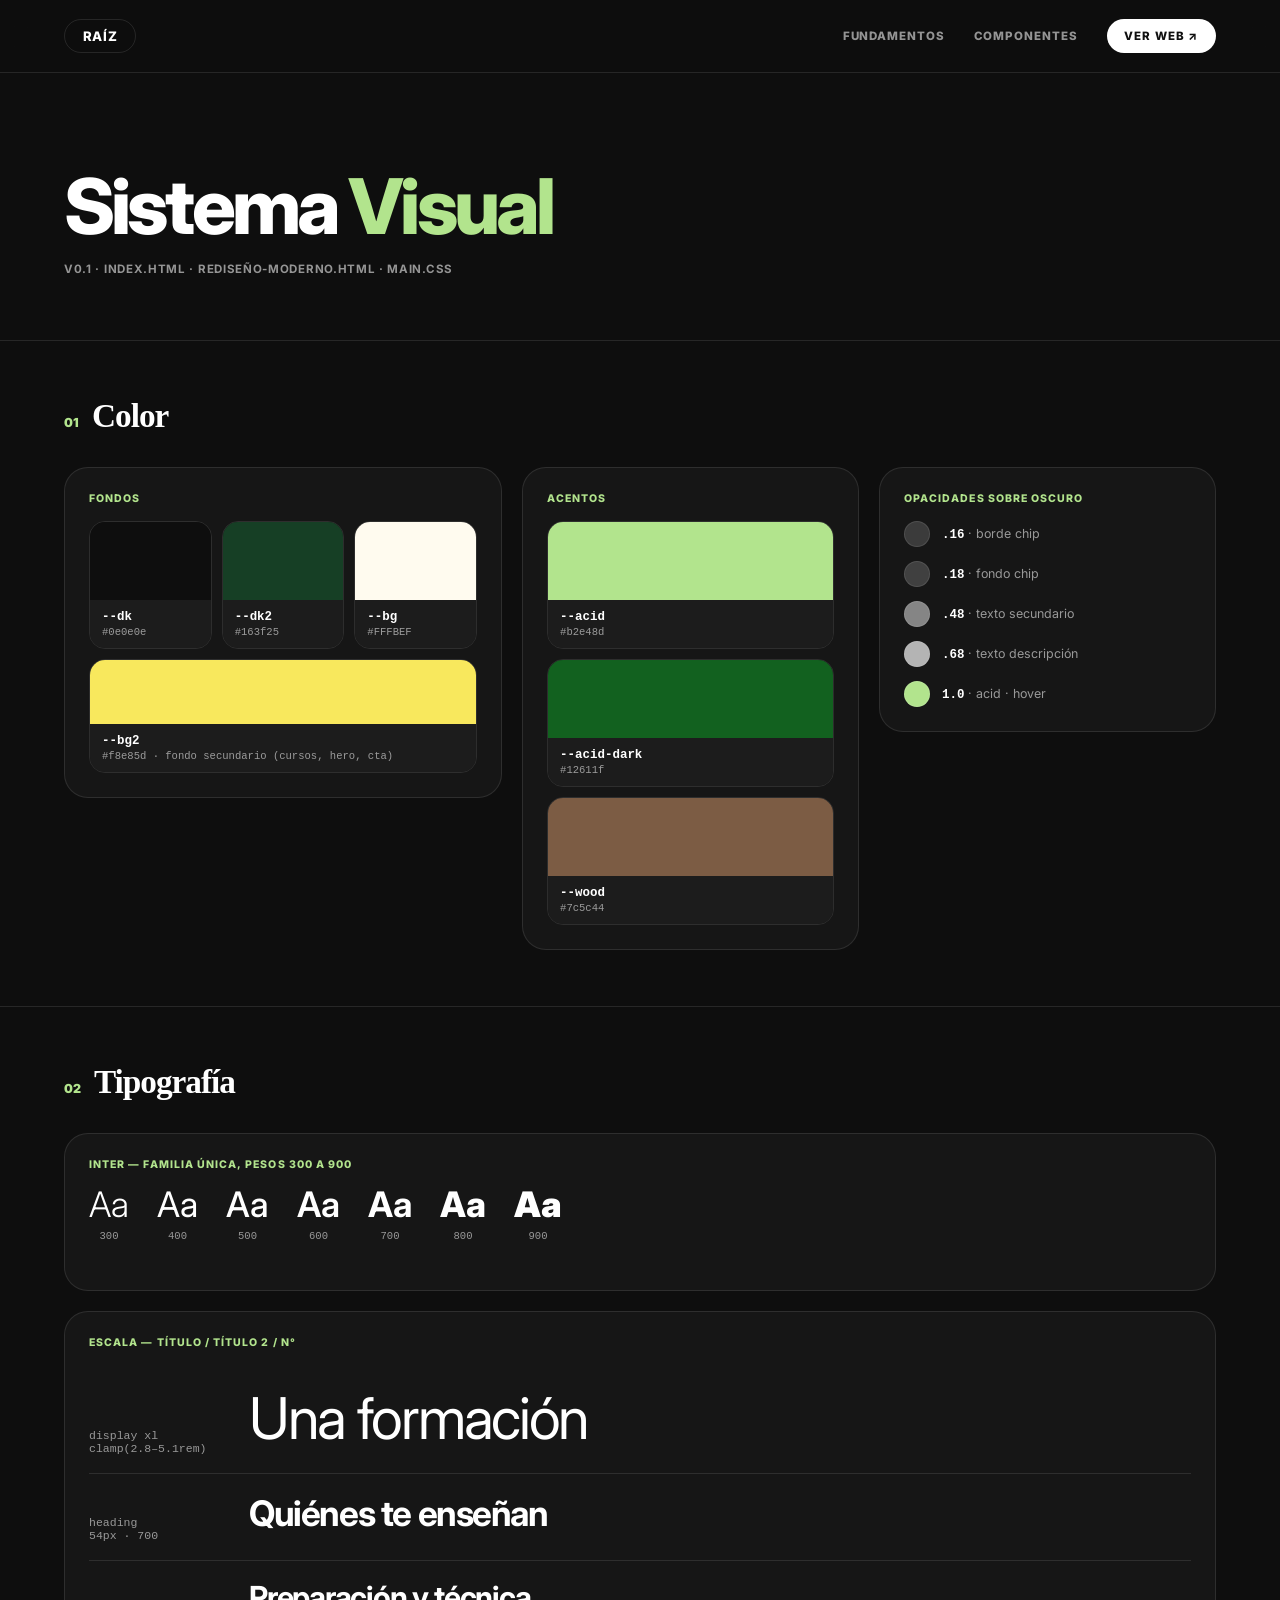
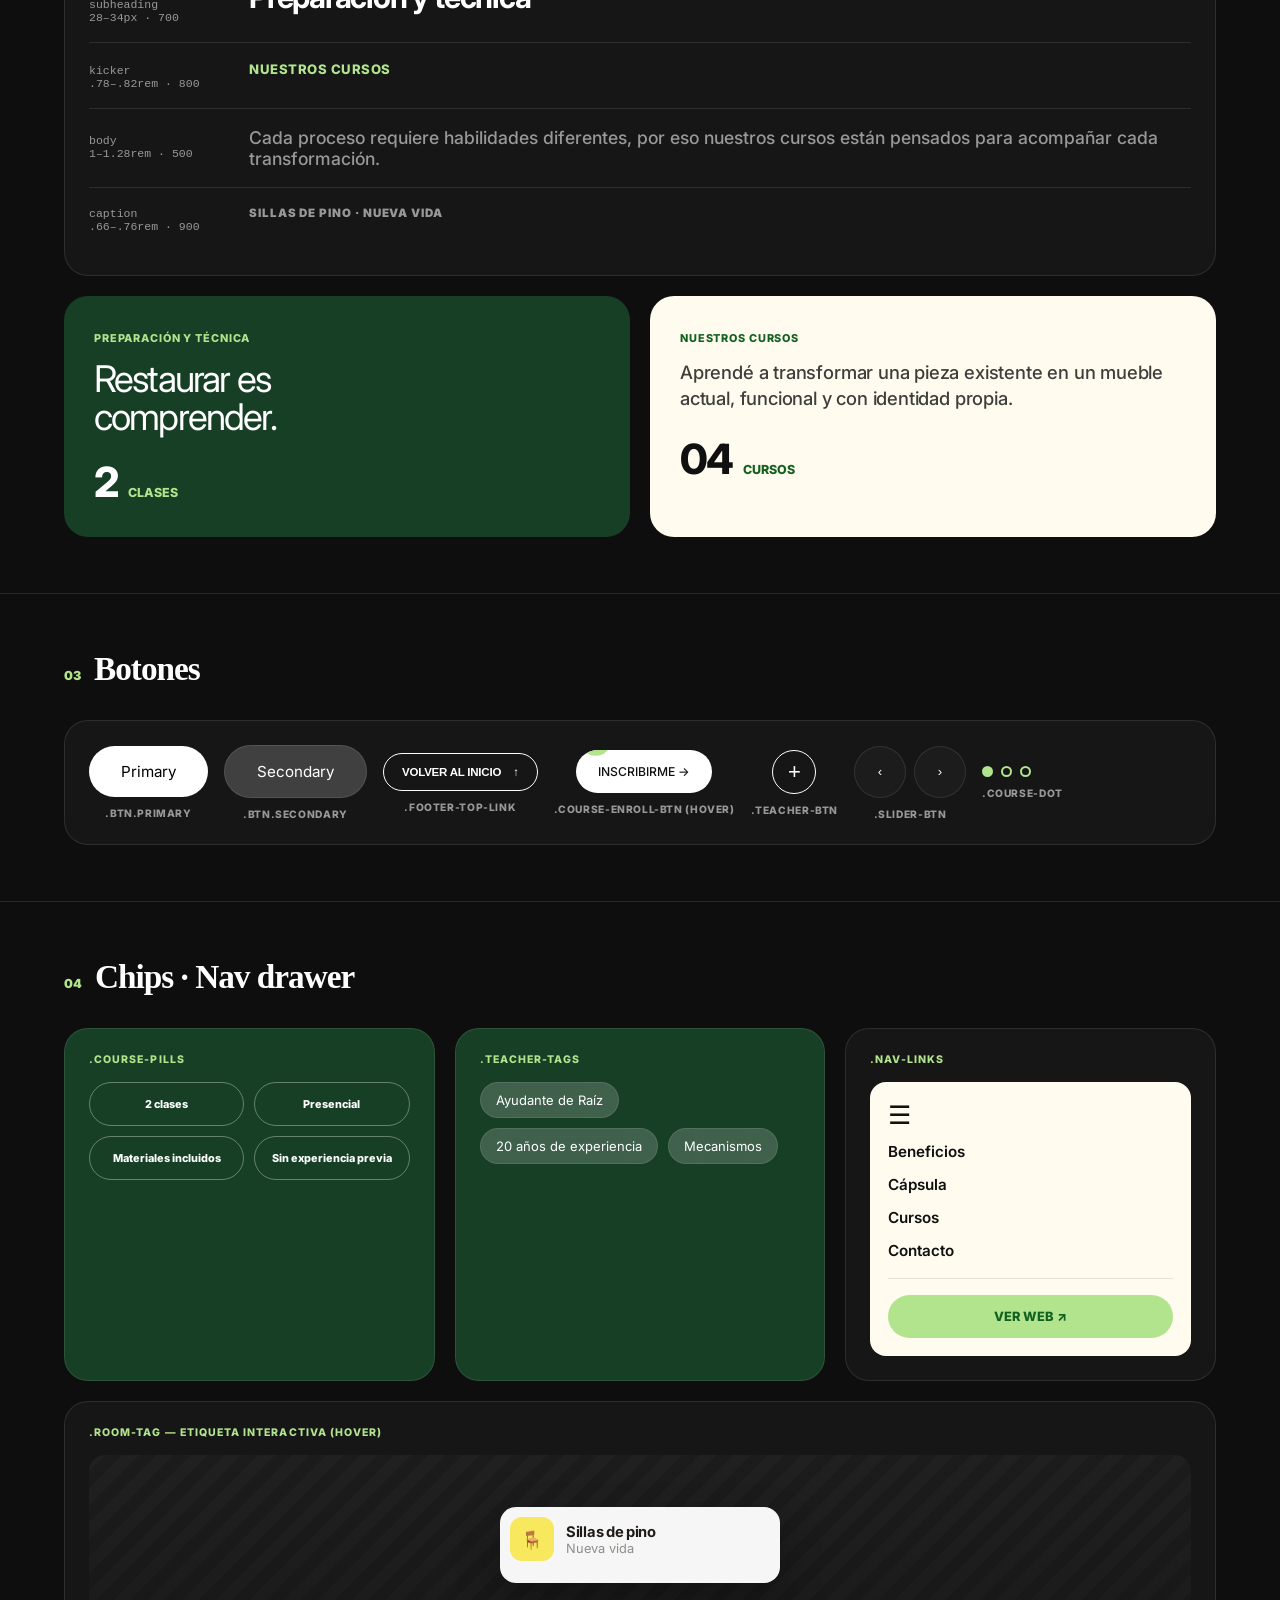
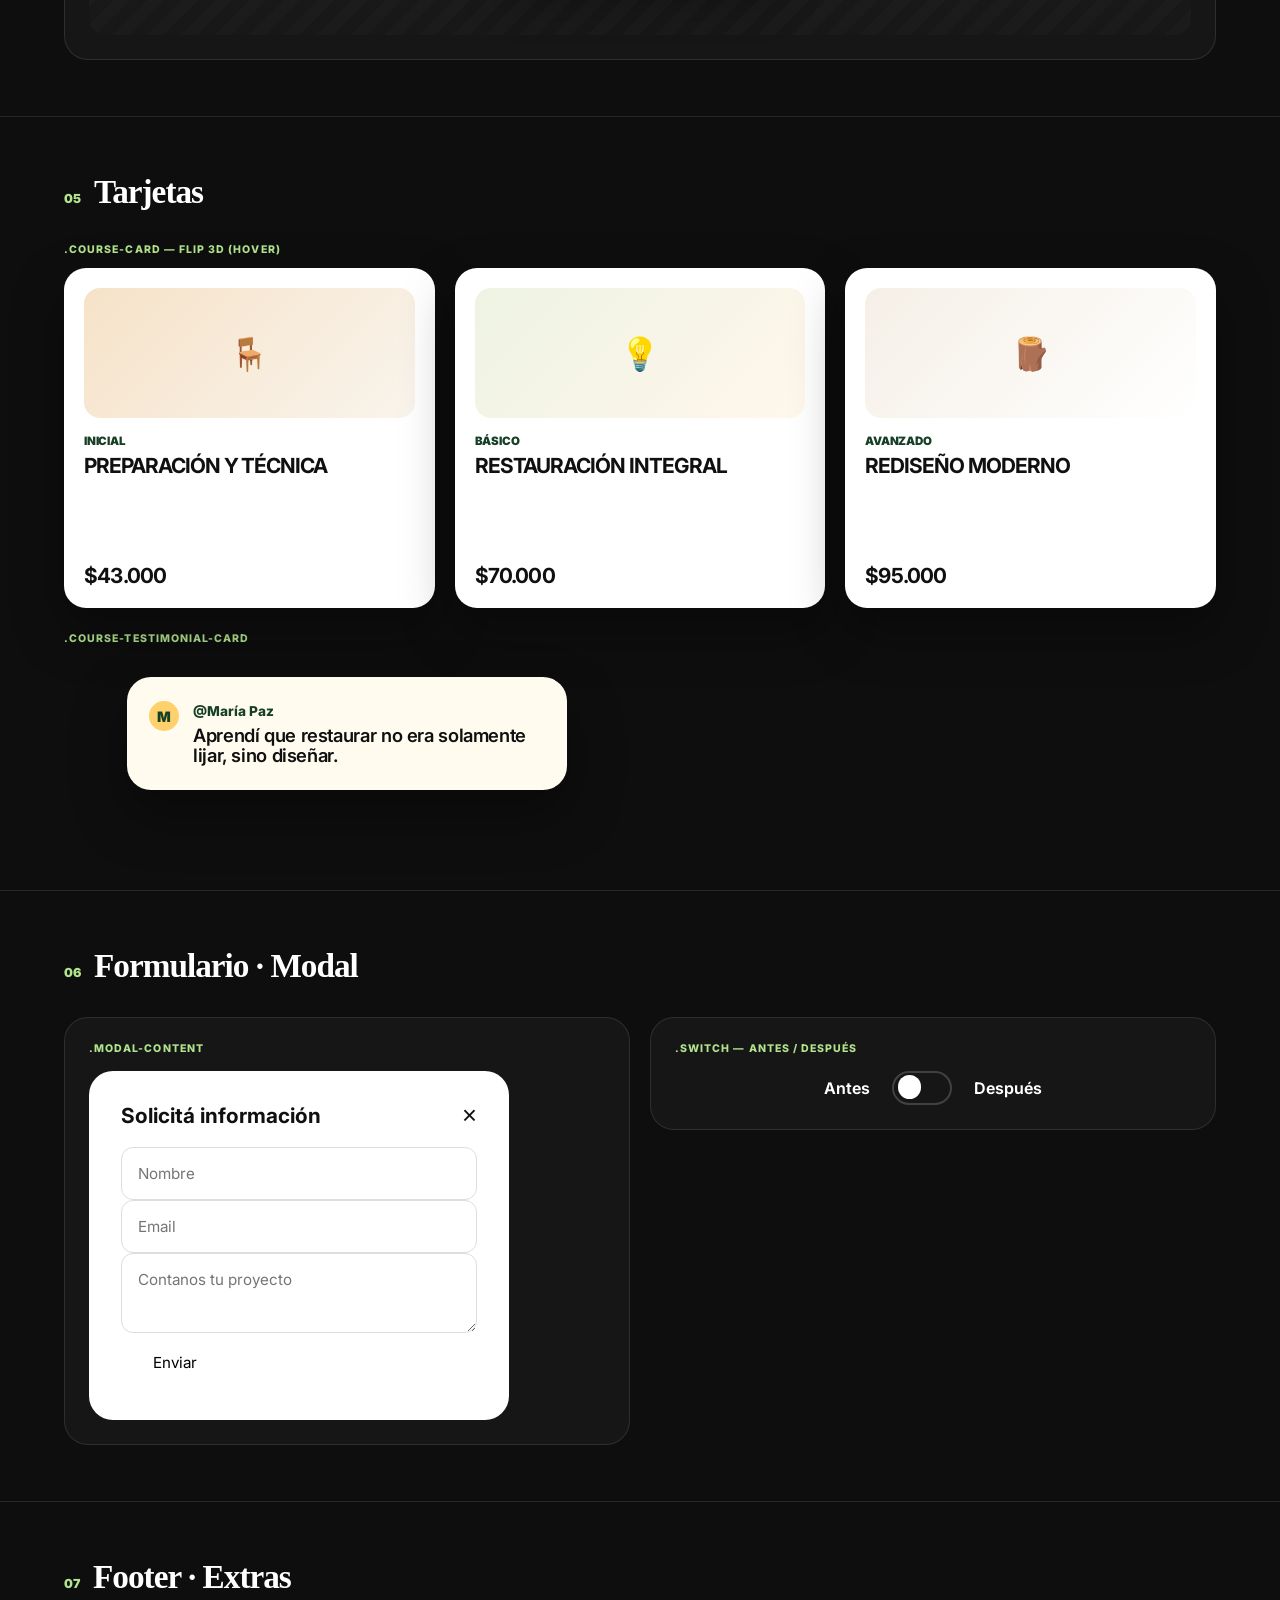
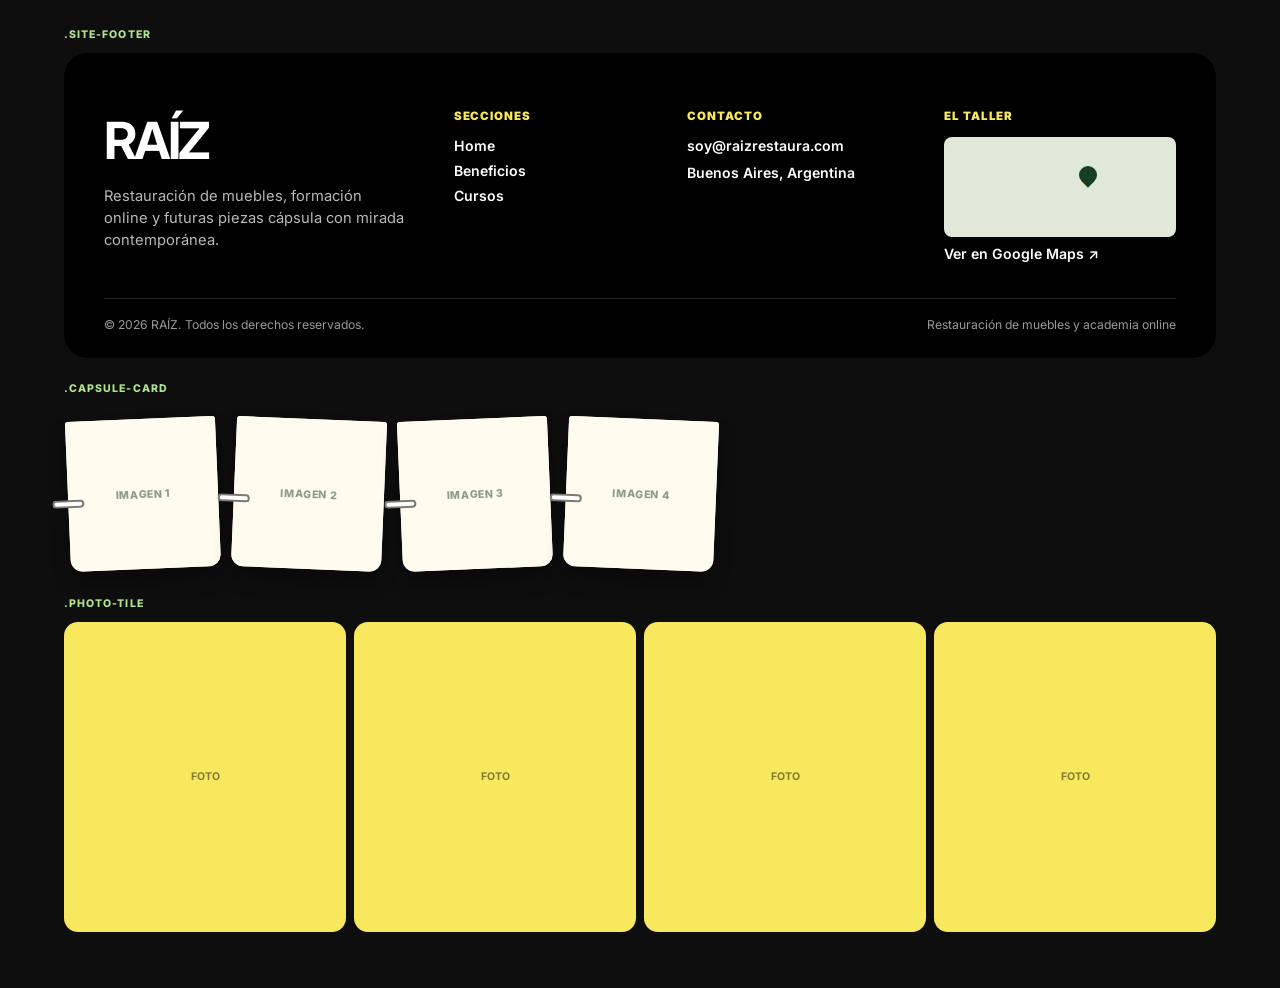
==== bibliotecaui.html @ 7e01f2f5 "Subida de archivos 1" ====
<!DOCTYPE html>
<html lang="es">
<head>
<meta charset="UTF-8">
<meta name="viewport" content="width=device-width, initial-scale=1.0">
<title>Sistema Visual | RAÍZ</title>

<link rel="preconnect" href="https://fonts.googleapis.com">
<link href="https://fonts.googleapis.com/css2?family=Inter:wght@300;400;500;600;700;800;900&display=swap" rel="stylesheet">

<style>
/* ========================================================
   SISTEMA VISUAL — RAÍZ
   Tokens y componentes extraídos de index.html y rediseño-moderno.html
   ======================================================== */

:root{
    /* fondos reales del sitio */
    --dk:#0e0e0e;
    --dk2:#163f25;
    --bg:#FFFBEF;
    --bg2:#f8e85d;
    --sr:#9b8d82;

    /* acentos reales del sitio */
    --acid:#b2e48d;
    --acid-dark:#12611F;
    --wood:#7c5c44;

    --white:#ffffff;
    --black:#101010;

    /* superficie de esta página (documentación, tema oscuro) */
    --panel:#161616;
    --panel-2:#1c1c1c;
    --border:rgba(255,255,255,.1);
    --text-muted:rgba(255,255,255,.56);

    --radius-lg:24px;
    --radius-md:16px;
    --radius-sm:10px;
}

*{margin:0;padding:0;box-sizing:border-box;}

html{scroll-behavior:smooth;}

body{
    font-family:'Inter',sans-serif;
    background:var(--dk);
    color:var(--white);
    -webkit-font-smoothing:antialiased;
}

.container{
    width:min(1200px,90%);
    margin:auto;
}

img{max-width:100%;display:block;}

a{text-decoration:none;color:inherit;}

/* ========================================================
   HEADER
   ======================================================== */

.ui-header{
    position:sticky;
    top:0;
    z-index:100;
    background:rgba(14,14,14,.72);
    backdrop-filter:blur(16px);
    border-bottom:1px solid var(--border);
}

.ui-header-inner{
    height:72px;
    display:flex;
    align-items:center;
    justify-content:space-between;
}

.ui-logo{
    padding:.5rem 1.1rem;
    border:1px solid var(--border);
    border-radius:999px;
    font-weight:800;
    font-size:.82rem;
    letter-spacing:.06em;
}

.ui-nav{
    display:flex;
    align-items:center;
    gap:1.8rem;
}

.ui-nav a{
    font-size:.72rem;
    font-weight:800;
    letter-spacing:.08em;
    text-transform:uppercase;
    color:var(--text-muted);
    transition:color .25s ease;
}

.ui-nav a:hover{
    color:var(--white);
}

.ui-nav-cta{
    padding:.65rem 1.1rem !important;
    border-radius:999px;
    background:var(--white);
    color:var(--black) !important;
    display:inline-flex;
    align-items:center;
    gap:.4rem;
}

/* ========================================================
   TITULO / INTRO
   ======================================================== */

.ui-hero{
    padding:96px 0 64px;
}

.ui-title{
    font-size:clamp(2.6rem, 6vw, 5rem);
    font-weight:800;
    letter-spacing:-.05em;
    line-height:1;
}

.ui-title span{
    color:var(--acid);
}

.ui-meta{
    margin-top:16px;
    font-size:.72rem;
    font-weight:700;
    letter-spacing:.06em;
    text-transform:uppercase;
    color:var(--text-muted);
}

/* ========================================================
   SECCIONES / BLOQUES REUTILIZABLES
   ======================================================== */

.ui-section{
    padding:56px 0;
    border-top:1px solid var(--border);
}

.ui-section .container > .ui-section-head{
    margin-bottom:32px;
}

.ui-section-head{
    display:flex;
    align-items:baseline;
    gap:12px;
}

.ui-section-num{
    color:var(--acid);
    font-size:.78rem;
    font-weight:900;
    letter-spacing:.04em;
}

.ui-section-head h2{
    font-size:clamp(1.5rem, 2.6vw, 2.1rem);
    font-weight:800;
    letter-spacing:-.03em;
    font-family:Georgia, 'Times New Roman', serif;
}

.ui-panel{
    background:var(--panel);
    border:1px solid var(--border);
    border-radius:var(--radius-lg);
    padding:24px;
}

.ui-panel-label{
    font-size:.66rem;
    font-weight:800;
    letter-spacing:.1em;
    text-transform:uppercase;
    color:var(--acid);
    margin-bottom:16px;
}

/* ========================================================
   01 · COLOR
   ======================================================== */

.ui-color-grid{
    display:grid;
    grid-template-columns:1.3fr 1fr 1fr;
    gap:20px;
    align-items:start;
}

.ui-swatch-row{
    display:grid;
    grid-template-columns:repeat(3, 1fr);
    gap:10px;
}

.ui-swatch{
    border-radius:var(--radius-md);
    overflow:hidden;
    border:1px solid var(--border);
}

.ui-swatch-fill{
    height:78px;
}

.ui-swatch-tag{
    padding:10px 12px;
    background:var(--panel-2);
}

.ui-swatch-tag strong{
    display:block;
    font-size:.78rem;
    font-weight:800;
    font-family:'Courier New', monospace;
}

.ui-swatch-tag small{
    display:block;
    margin-top:2px;
    font-size:.66rem;
    color:var(--text-muted);
    font-family:'Courier New', monospace;
}

.ui-swatch-wide{
    margin-top:10px;
}

.ui-swatch-wide .ui-swatch-fill{
    height:64px;
}

.ui-opacity-list{
    display:flex;
    flex-direction:column;
    gap:14px;
}

.ui-opacity-row{
    display:flex;
    align-items:center;
    gap:12px;
}

.ui-opacity-dot{
    width:26px;
    height:26px;
    border-radius:50%;
    flex-shrink:0;
    border:1px solid var(--border);
    background:var(--white);
}

.ui-opacity-row span{
    font-size:.78rem;
    color:var(--text-muted);
}

.ui-opacity-row strong{
    color:var(--white);
    font-family:'Courier New', monospace;
    font-weight:700;
}

@media (max-width:900px){
    .ui-color-grid{grid-template-columns:1fr;}
}

/* ========================================================
   02 · TIPOGRAFÍA
   ======================================================== */

.ui-type-family{
    display:flex;
    flex-wrap:wrap;
    align-items:flex-end;
    gap:28px;
    margin-bottom:24px;
}

.ui-type-family .ui-weight{
    text-align:center;
}

.ui-weight span{
    display:block;
    font-size:2.2rem;
    line-height:1;
}

.ui-weight small{
    display:block;
    margin-top:8px;
    font-size:.66rem;
    color:var(--text-muted);
    font-family:'Courier New', monospace;
}

.ui-type-scale{
    display:flex;
    flex-direction:column;
    gap:0;
}

.ui-type-row{
    display:grid;
    grid-template-columns:140px 1fr;
    gap:20px;
    align-items:baseline;
    padding:18px 0;
    border-top:1px solid var(--border);
}

.ui-type-row:first-child{border-top:0;}

.ui-type-row small{
    font-family:'Courier New', monospace;
    color:var(--text-muted);
    font-size:.72rem;
}

.ui-type-row .sample{
    letter-spacing:-.04em;
    color:var(--white);
}

.ui-type-features{
    display:grid;
    grid-template-columns:1fr 1fr;
    gap:20px;
    margin-top:20px;
}

.ui-feature-card{
    border-radius:var(--radius-lg);
    padding:30px;
}

.ui-feature-card.dark{
    background:var(--dk2);
    color:var(--white);
}

.ui-feature-card.cream{
    background:var(--bg);
    color:var(--black);
}

.ui-feature-card .kicker{
    font-size:.68rem;
    font-weight:800;
    letter-spacing:.08em;
    text-transform:uppercase;
}

.ui-feature-card.dark .kicker{color:var(--acid);}
.ui-feature-card.cream .kicker{color:var(--acid-dark);}

.ui-feature-card h3{
    margin-top:14px;
    font-size:clamp(1.6rem, 3vw, 2.3rem);
    font-weight:400;
    line-height:1.02;
    letter-spacing:-.05em;
}

.ui-feature-card p{
    margin-top:16px;
    font-size:.95rem;
    line-height:1.4;
    opacity:.8;
}

.ui-feature-stat{
    margin-top:22px;
    display:flex;
    align-items:baseline;
    gap:10px;
}

.ui-feature-stat strong{
    font-size:2.6rem;
    font-weight:800;
    letter-spacing:-.04em;
}

.ui-feature-stat span{
    font-size:.78rem;
    font-weight:800;
    text-transform:uppercase;
    color:var(--acid-dark);
}

.ui-feature-card.dark .ui-feature-stat span{color:var(--acid);}

@media (max-width:800px){
    .ui-type-features{grid-template-columns:1fr;}
    .ui-type-row{grid-template-columns:1fr;}
}

/* ========================================================
   03 · BOTONES
   ======================================================== */

.ui-btn-row{
    display:flex;
    flex-wrap:wrap;
    align-items:center;
    gap:16px;
}

.ui-btn-row .ui-btn-tag{
    font-size:.64rem;
    font-weight:800;
    letter-spacing:.06em;
    text-transform:uppercase;
    color:var(--text-muted);
    display:block;
    margin-top:10px;
    text-align:center;
}

.ui-btn-item{text-align:center;}

/* .btn — botón base del sitio */
.btn{
    padding:1rem 2rem;
    border-radius:999px;
    transition:0.5s;
    cursor:pointer;
    border:0;
    font-family:inherit;
    font-size:.95rem;
}

.btn.primary{
    background:#ffffff;
    color:#000000;
}

.btn.secondary{
    background:rgba(255, 255, 255, 0.18);
    color:var(--white);
    border:1px solid var(--border);
}

.btn:hover{
    transform:translateY(-3px);
}

/* .footer-top-link — pill con borde, usado como btn-dark */
.ui-btn-dark{
    display:inline-flex;
    align-items:center;
    gap:12px;
    padding:12px 18px;
    border:1px solid var(--white);
    border-radius:999px;
    color:var(--white);
    font-size:.72rem;
    font-weight:800;
    text-transform:uppercase;
    letter-spacing:-.02em;
    background:transparent;
    cursor:pointer;
    transition:background .25s ease, color .25s ease;
}

.ui-btn-dark:hover{
    background:var(--acid-dark);
    color:var(--acid);
}

/* .course-enroll-btn — botón magnético con círculos */
.course-enroll-btn{
    position:relative;
    display:inline-flex;
    align-items:center;
    justify-content:center;
    padding:14px 22px;
    border-radius:999px;
    background:#fff;
    color:#101010;
    font-size:.76rem;
    font-weight:500;
    text-transform:uppercase;
    overflow:hidden;
    cursor:pointer;
    border:0;
    font-family:inherit;
}

.course-enroll-btn span:not(.text){
    position:absolute;
    left:50%;
    top:50%;
    width:30px;
    height:30px;
    border-radius:50%;
    background:#b2e48d;
    transition:.6s ease;
    pointer-events:none;
}

.course-enroll-btn .text{
    position:relative;
    z-index:2;
    color:#101010;
}

.course-enroll-btn .circle1{transform:translate(-5.2em, -3.8em);}
.course-enroll-btn .circle2{transform:translate(-6.3em, 1.75em);}
.course-enroll-btn .circle3{transform:translate(-.35em, 2.35em);}
.course-enroll-btn .circle4{transform:translate(5.35em, 1.75em);}
.course-enroll-btn .circle5{transform:translate(5.35em, -3.8em);}

.course-enroll-btn:hover span:not(.text){
    transform:translate(-50%, -50%) scale(8);
    transition:1.5s ease;
}

/* .course-dot — indicador de testimonios */
.course-dot{
    width:11px;
    height:11px;
    padding:0;
    border:2px solid var(--acid);
    border-radius:50%;
    background:transparent;
    cursor:pointer;
}

.course-dot.active{
    background:var(--acid);
}

/* .teacher-btn — botón circular "+" */
.ui-teacher-btn{
    width:44px;
    height:44px;
    border-radius:50%;
    border:1px solid var(--white);
    background:transparent;
    color:var(--white);
    cursor:pointer;
    font-size:22px;
    transition:.45s;
}

.ui-teacher-btn:hover{
    background:var(--white);
    color:var(--black);
}

/* .slider-btn — flechas del carrusel de testimonios */
.ui-slider-btn{
    width:52px;
    height:52px;
    border-radius:50%;
    border:1px solid var(--border);
    background:var(--panel-2);
    cursor:pointer;
    display:flex;
    align-items:center;
    justify-content:center;
    color:var(--white);
    transition:.3s;
}

.ui-slider-btn:hover{
    transform:scale(1.12);
    border-color:var(--acid);
    color:var(--acid);
}

/* ========================================================
   04 · CHIPS / NAV DRAWER
   ======================================================== */

.ui-chip-grid{
    display:grid;
    grid-template-columns:1fr 1fr 1fr;
    gap:20px;
}

/* .course-pills — chips en tarjeta oscura */
.course-pills{
    display:grid;
    grid-template-columns:repeat(2, 1fr);
    gap:10px;
}

.course-pills small{
    min-height:44px;
    padding:0 10px;
    border:1px solid rgba(255, 255, 255, .34);
    border-radius:999px;
    display:grid;
    place-items:center;
    color:#fff;
    font-size:.68rem;
    font-weight:800;
    text-align:center;
}

/* .teacher-tags — chips translúcidos con blur */
.ui-teacher-tags{
    display:flex;
    gap:10px;
    flex-wrap:wrap;
}

.ui-teacher-tags span{
    padding:9px 15px;
    border-radius:100px;
    background:rgba(255,255,255,.18);
    backdrop-filter:blur(14px);
    font-size:13px;
    color:white;
    border:1px solid var(--border);
}

/* .nav-links — drawer móvil */
.ui-drawer-demo{
    background:var(--bg);
    border-radius:var(--radius-md);
    padding:18px;
    color:var(--black);
}

.ui-hamburger{
    background:none;
    border:none;
    font-size:1.6rem;
    color:var(--black);
    cursor:pointer;
    margin-bottom:12px;
}

.ui-nav-links{
    display:flex;
    flex-direction:column;
    gap:14px;
}

.ui-nav-links a{
    font-size:.95rem;
    font-weight:600;
    color:var(--black);
}

.ui-nav-cta-block{
    margin-top:18px;
    padding-top:16px;
    border-top:1px solid rgba(0,0,0,.1);
}

.ui-cta-pill{
    display:block;
    text-align:center;
    padding:14px;
    border-radius:999px;
    background:var(--acid);
    color:var(--acid-dark);
    font-weight:800;
    font-size:.8rem;
    text-transform:uppercase;
}

/* .room-tag — etiqueta interactiva sobre imagen */
.ui-room-demo{
    position:relative;
    min-height:180px;
    border-radius:var(--radius-md);
    background:
        linear-gradient(rgba(14,14,14,.35), rgba(14,14,14,.55)),
        repeating-linear-gradient(135deg, #2a2a2a 0 12px, #232323 12px 24px);
    display:flex;
    align-items:center;
    justify-content:center;
    padding:20px;
}

.room-tag{
    position:relative;
    width:100%;
    max-width:280px;
    padding:10px 14px 10px 10px;
    border:0;
    border-radius:16px;
    background:rgba(255, 255, 255, .96);
    color:#1f1b17;
    display:grid;
    grid-template-columns:44px 1fr;
    gap:12px;
    align-items:center;
    text-align:left;
    box-shadow:0 18px 42px rgba(0,0,0,.28);
    cursor:pointer;
}

.room-tag-media{
    width:44px;
    height:44px;
    border-radius:12px;
    background:var(--bg2);
    display:grid;
    place-items:center;
    font-size:1.1rem;
}

.room-tag-copy strong{
    display:block;
    font-size:.92rem;
    font-weight:700;
    letter-spacing:-.02em;
}

.room-tag-copy small{
    display:block;
    font-size:.8rem;
    color:rgba(31, 27, 23, .48);
}

.room-tag-description{
    grid-column:1 / -1;
    max-height:0;
    overflow:hidden;
    opacity:0;
    font-size:.8rem;
    line-height:1.35;
    color:rgba(31, 27, 23, .68);
    transition:max-height .3s ease, opacity .25s ease, margin-top .3s ease;
}

.room-tag:hover .room-tag-description{
    max-height:80px;
    opacity:1;
    margin-top:6px;
}

@media (max-width:900px){
    .ui-chip-grid{grid-template-columns:1fr;}
}

/* ========================================================
   05 · TARJETAS
   ======================================================== */

.ui-card-grid{
    display:grid;
    grid-template-columns:repeat(3, 1fr);
    gap:20px;
}

/* .course-card — flip 3D */
.course-card{
    min-height:340px;
    perspective:1400px;
}

.course-card-inner{
    position:relative;
    width:100%;
    height:100%;
    min-height:340px;
    transform-style:preserve-3d;
    transition:transform .8s cubic-bezier(.22,1,.36,1);
}

.course-card:hover .course-card-inner{
    transform:rotateY(180deg);
}

.course-card-face{
    position:absolute;
    inset:0;
    border-radius:22px;
    padding:20px;
    overflow:hidden;
    backface-visibility:hidden;
    box-shadow:0 22px 52px rgba(0,0,0,.35);
}

.course-card-front{
    background:#fff;
    color:#101010;
    display:flex;
    flex-direction:column;
}

.course-card-image{
    height:130px;
    margin-bottom:16px;
    border-radius:16px;
    background:linear-gradient(135deg, #f6e2c8, #f9f4ec);
    display:grid;
    place-items:center;
    font-size:2rem;
}

.course-card-front span{
    color:#163f25;
    font-size:.72rem;
    font-weight:900;
    letter-spacing:-.02em;
    text-transform:uppercase;
}

.course-card-front h3{
    margin:8px 0 0;
    font-size:1.3rem;
    line-height:1;
    letter-spacing:-.05em;
    text-transform:uppercase;
}

.course-card-front strong{
    margin-top:auto;
    font-size:1.3rem;
    letter-spacing:-.04em;
}

.course-card-back{
    background:#163f25;
    color:#fff;
    transform:rotateY(180deg);
    display:flex;
    flex-direction:column;
}

.course-card-back span{
    color:#b2e48d;
    font-size:.72rem;
    font-weight:900;
    text-transform:uppercase;
}

.course-card-back h3{
    margin:8px 0 16px;
    font-size:1.5rem;
    letter-spacing:-.05em;
    text-transform:uppercase;
}

/* .concept-card — flip front/back */
.concept-card{
    perspective:1600px;
    cursor:pointer;
}

.concept-card-inner{
    position:relative;
    width:100%;
    height:230px;
    transform-style:preserve-3d;
    transition:transform .8s cubic-bezier(.22,.61,.36,1);
}

.concept-card:hover .concept-card-inner{
    transform:rotateY(180deg);
}

.concept-front,
.concept-back{
    position:absolute;
    inset:0;
    border-radius:18px;
    overflow:hidden;
    backface-visibility:hidden;
    padding:22px;
}

.concept-front{
    background:#ECE8E2;
    color:#181818;
    display:flex;
    flex-direction:column;
    justify-content:space-between;
}

.concept-front h3{
    font-size:1.4rem;
    font-weight:700;
}

.concept-front .ph{
    align-self:flex-end;
    font-size:2.4rem;
    opacity:.5;
}

.concept-back{
    background:#F26522;
    transform:rotateY(180deg);
    display:flex;
    flex-direction:column;
    justify-content:center;
    align-items:center;
    text-align:center;
    color:#fff;
}

.concept-back h4{font-size:1.3rem;font-weight:700;margin-bottom:8px;}
.concept-back span{width:44px;height:2px;background:#fff;display:block;margin-bottom:10px;}
.concept-back p{font-size:.82rem;line-height:1.5;}

/* .testimonial-card */
.testimonial-card{
    background:#fff;
    border:1px solid #d8cec3;
    border-radius:20px;
    padding:28px;
    color:#2d2019;
}

.testimonial-card .quote{
    font-size:2.6rem;
    line-height:1;
    color:#7c5c44;
    font-family:Georgia, serif;
    margin-bottom:10px;
}

.testimonial-card p{font-size:1.02rem;line-height:1.5;}

.testimonial-card .author{margin-top:20px;}
.testimonial-card .author strong{display:block;font-size:1rem;}
.testimonial-card .author span{font-size:.82rem;color:#9b8d82;}

/* .course-testimonial-card — pin flotante */
.ui-course-testimonial-wrap{
    display:flex;
    justify-content:center;
    padding:20px 0;
}

.course-testimonial-card{
    position:relative;
    width:min(440px, 100%);
    padding:26px 30px 24px 66px;
    border-radius:24px;
    background:var(--bg);
    color:#101010;
    box-shadow:0 24px 54px rgba(0,0,0,.35);
}

.course-testimonial-pin{
    position:absolute;
    top:24px;
    left:22px;
    width:30px;
    height:30px;
    border-radius:50%;
    background:#FFD16D;
    display:grid;
    place-items:center;
    font-weight:900;
    font-size:.9rem;
    color:#163f25;
}

.course-testimonial-card strong{display:block;color:#163f25;font-size:.85rem;font-weight:800;margin-bottom:6px;}
.course-testimonial-card p{font-size:1.15rem;font-weight:600;letter-spacing:-.02em;line-height:1.1;}

/* .teacher-card — acordeón */
.ui-teacher-row{
    display:flex;
    gap:10px;
    height:230px;
}

.teacher-card{
    position:relative;
    flex:1;
    border-radius:18px;
    overflow:hidden;
    border:1px solid var(--border);
    background:#2a2a2a;
    display:flex;
    align-items:flex-end;
    padding:16px;
    cursor:pointer;
    transition:flex .55s cubic-bezier(.2,.8,.2,1);
}

.teacher-card.active{
    flex:2.4;
    background:linear-gradient(to top, rgba(0,0,0,.85), rgba(0,0,0,.1)), #6b6b6b;
}

.teacher-card:not(.active):hover{
    flex:1.2;
}

.teacher-card .teacher-number{
    position:absolute;
    top:14px;
    left:14px;
    font-weight:700;
    font-size:1.2rem;
}

.teacher-card:not(.active) .teacher-number{color:var(--white);}

.teacher-card h3{font-size:1.1rem;font-weight:700;display:none;}
.teacher-card.active h3{display:block;font-size:1.6rem;}
.teacher-card.active h4{display:block;font-size:.9rem;font-weight:600;opacity:.85;margin-top:4px;}
.teacher-card h4{display:none;}

@media (max-width:900px){
    .ui-card-grid{grid-template-columns:1fr;}
    .ui-teacher-row{flex-direction:column;height:auto;}
    .teacher-card{height:90px;}
    .teacher-card.active{height:260px;}
}

/* ========================================================
   06 · FORMULARIO / MODAL
   ======================================================== */

.ui-form-grid{
    display:grid;
    grid-template-columns:1fr 1fr;
    gap:20px;
    align-items:start;
}

.modal-content{
    background:white;
    padding:2rem;
    border-radius:24px;
    width:100%;
    max-width:420px;
    color:#101010;
}

.modal-content h3{
    margin-bottom:1.2rem;
    font-size:1.3rem;
}

.modal form{
    display:flex;
    flex-direction:column;
    gap:1rem;
}

input,
textarea{
    padding:1rem;
    border:1px solid #ddd;
    border-radius:12px;
    font-family:inherit;
    font-size:.95rem;
    width:100%;
}

textarea{resize:vertical;min-height:80px;}

.close-modal{
    float:right;
    border:none;
    background:none;
    font-size:1.6rem;
    cursor:pointer;
    color:#101010;
    line-height:1;
}

/* .switch — antes / después */
.ui-switch-demo{
    display:flex;
    align-items:center;
    justify-content:center;
    gap:22px;
    height:100%;
}

.ui-switch-demo span{font-weight:646;color:var(--white);}

.switch{
    font-size:17px;
    position:relative;
    display:inline-block;
    width:3.5em;
    height:2em;
}

.switch input{opacity:0;width:0;height:0;}

.slider{
    position:absolute;
    cursor:pointer;
    inset:0;
    border:2px solid #414141;
    border-radius:50px;
    transition:all 0.4s cubic-bezier(0.175, 0.885, 0.32, 1.275);
}

.slider:before{
    position:absolute;
    content:"";
    height:1.4em;
    width:1.4em;
    left:0.2em;
    bottom:0.2em;
    background-color:white;
    border-radius:inherit;
    transition:all 0.4s cubic-bezier(0.23, 1, 0.320, 1);
}

.switch input:checked + .slider{
    box-shadow:0 0 20px rgba(9, 117, 241, 0.8);
    border:2px solid #0974f1;
    background-color:#12611F;
}

.switch input:checked + .slider:before{
    transform:translateX(1.5em);
}

/* ========================================================
   07 · FOOTER + EXTRAS
   ======================================================== */

.ui-footer-demo{
    background:#000000;
    border-radius:var(--radius-lg);
    padding:clamp(36px, 5vw, 56px) clamp(24px, 4vw, 40px) 26px;
}

.ui-footer-grid{
    display:grid;
    grid-template-columns:1.3fr .8fr .9fr 1fr;
    gap:clamp(24px, 4vw, 48px);
}

.ui-footer-grid h3{
    font-size:clamp(2rem, 4vw, 3.2rem);
    letter-spacing:-.06em;
    color:#fff;
    margin-bottom:14px;
}

.ui-footer-grid p{
    color:rgba(255,255,255,.72);
    font-size:.92rem;
    line-height:1.5;
    max-width:300px;
}

.ui-footer-col h4{
    color:#f8e85d;
    font-size:.72rem;
    font-weight:900;
    letter-spacing:.08em;
    text-transform:uppercase;
    margin-bottom:14px;
}

.ui-footer-col a,
.ui-footer-col p.line{
    display:block;
    color:#fff;
    font-size:.88rem;
    font-weight:600;
    margin-top:8px;
}

.ui-footer-map{
    position:relative;
    min-height:100px;
    border-radius:8px;
    background:
        radial-gradient(circle at 62% 42%, rgba(255, 209, 109, .95) 0 6px, transparent 7px),
        #dfe8d9;
    margin-bottom:8px;
}

.ui-footer-map-pin{
    position:absolute;
    top:38%;
    left:62%;
    width:18px;
    height:18px;
    background:#163f25;
    border-radius:50% 50% 50% 0;
    transform:translate(-50%, -50%) rotate(-45deg);
}

.ui-footer-bottom{
    display:flex;
    justify-content:space-between;
    gap:16px;
    margin-top:36px;
    padding-top:18px;
    border-top:1px solid rgba(255,255,255,.16);
    color:rgba(255,255,255,.6);
    font-size:.76rem;
}

@media (max-width:800px){
    .ui-footer-grid{grid-template-columns:1fr 1fr;}
}

/* .capsule-card — carrusel con ganchos */
.ui-capsule-row{
    display:flex;
    gap:16px;
    padding:12px 4px 4px;
}

.capsule-card{
    position:relative;
    flex:0 0 150px;
    height:150px;
    border-radius:3px 3px 12px 12px;
    background:#fff;
    display:grid;
    place-items:center;
    box-shadow:0 12px 18px rgba(0,0,0,.3);
}

.capsule-card:nth-child(2n){transform:rotate(2.4deg);}
.capsule-card:nth-child(2n + 1){transform:rotate(-2.4deg);}

.capsule-placeholder{
    position:absolute;
    inset:0;
    border-radius:inherit;
    background:var(--bg);
    color:rgba(22, 63, 37, .5);
    display:grid;
    place-items:center;
    font-size:.66rem;
    font-weight:800;
    letter-spacing:.06em;
    text-transform:uppercase;
}

.capsule-hook{
    position:absolute;
    top:52%;
    left:-16px;
    width:32px;
    height:8px;
    border:2px solid rgba(39, 34, 28, .6);
    border-radius:999px;
    background:#fff;
    z-index:2;
}

/* .photo-tile */
.ui-photo-row{
    display:grid;
    grid-template-columns:repeat(4, 1fr);
    gap:8px;
}

.photo-tile{
    aspect-ratio:1/1.1;
    border-radius:14px;
    background:var(--bg2);
    display:grid;
    place-items:center;
    color:rgba(14,14,14,.5);
    font-size:.66rem;
    font-weight:700;
    text-transform:uppercase;
}

@media (max-width:700px){
    .ui-photo-row{grid-template-columns:repeat(2, 1fr);}
}

</style>
</head>

<body>

    <!-- HEADER -->
    <header class="ui-header">
        <div class="ui-header-inner container">
            <span class="ui-logo">RAÍZ</span>

            <nav class="ui-nav">
                <a href="#fundamentos">Fundamentos</a>
                <a href="#componentes">Componentes</a>
                <a class="ui-nav-cta" href="index.html">Ver web ↗</a>
            </nav>
        </div>
    </header>

    <main>

        <!-- TITULO -->
        <section class="ui-hero container">
            <h1 class="ui-title">Sistema <span>Visual</span></h1>
            <p class="ui-meta">v0.1 · index.html · rediseño-moderno.html · main.css</p>
        </section>

        <!-- 01 COLOR -->
        <section class="ui-section" id="fundamentos">
            <div class="container">

                <div class="ui-section-head">
                    <span class="ui-section-num">01</span>
                    <h2>Color</h2>
                </div>

                <div class="ui-color-grid">

                    <div class="ui-panel">
                        <p class="ui-panel-label">Fondos</p>

                        <div class="ui-swatch-row">
                            <div class="ui-swatch">
                                <div class="ui-swatch-fill" style="background:#0e0e0e"></div>
                                <div class="ui-swatch-tag"><strong>--dk</strong><small>#0e0e0e</small></div>
                            </div>
                            <div class="ui-swatch">
                                <div class="ui-swatch-fill" style="background:#163f25"></div>
                                <div class="ui-swatch-tag"><strong>--dk2</strong><small>#163f25</small></div>
                            </div>
                            <div class="ui-swatch">
                                <div class="ui-swatch-fill" style="background:#FFFBEF"></div>
                                <div class="ui-swatch-tag"><strong>--bg</strong><small>#FFFBEF</small></div>
                            </div>
                        </div>

                        <div class="ui-swatch ui-swatch-wide">
                            <div class="ui-swatch-fill" style="background:#f8e85d"></div>
                            <div class="ui-swatch-tag"><strong>--bg2</strong><small>#f8e85d · fondo secundario (cursos, hero, cta)</small></div>
                        </div>
                    </div>

                    <div class="ui-panel">
                        <p class="ui-panel-label">Acentos</p>

                        <div class="ui-swatch-row" style="grid-template-columns:1fr;gap:10px;">
                            <div class="ui-swatch">
                                <div class="ui-swatch-fill" style="background:#b2e48d"></div>
                                <div class="ui-swatch-tag"><strong>--acid</strong><small>#b2e48d</small></div>
                            </div>
                            <div class="ui-swatch">
                                <div class="ui-swatch-fill" style="background:#12611F"></div>
                                <div class="ui-swatch-tag"><strong>--acid-dark</strong><small>#12611f</small></div>
                            </div>
                            <div class="ui-swatch">
                                <div class="ui-swatch-fill" style="background:#7c5c44"></div>
                                <div class="ui-swatch-tag"><strong>--wood</strong><small>#7c5c44</small></div>
                            </div>
                        </div>
                    </div>

                    <div class="ui-panel">
                        <p class="ui-panel-label">Opacidades sobre oscuro</p>

                        <div class="ui-opacity-list">
                            <div class="ui-opacity-row">
                                <span class="ui-opacity-dot" style="background:rgba(255,255,255,.16)"></span>
                                <span><strong>.16</strong> · borde chip</span>
                            </div>
                            <div class="ui-opacity-row">
                                <span class="ui-opacity-dot" style="background:rgba(255,255,255,.18)"></span>
                                <span><strong>.18</strong> · fondo chip</span>
                            </div>
                            <div class="ui-opacity-row">
                                <span class="ui-opacity-dot" style="background:rgba(255,255,255,.48)"></span>
                                <span><strong>.48</strong> · texto secundario</span>
                            </div>
                            <div class="ui-opacity-row">
                                <span class="ui-opacity-dot" style="background:rgba(255,255,255,.68)"></span>
                                <span><strong>.68</strong> · texto descripción</span>
                            </div>
                            <div class="ui-opacity-row">
                                <span class="ui-opacity-dot" style="background:#b2e48d"></span>
                                <span><strong>1.0</strong> · acid · hover</span>
                            </div>
                        </div>
                    </div>

                </div>

            </div>
        </section>

        <!-- 02 TIPOGRAFÍA -->
        <section class="ui-section">
            <div class="container">

                <div class="ui-section-head">
                    <span class="ui-section-num">02</span>
                    <h2>Tipografía</h2>
                </div>

                <div class="ui-panel" style="margin-bottom:20px;">
                    <p class="ui-panel-label">Inter — familia única, pesos 300 a 900</p>
                    <div class="ui-type-family">
                        <div class="ui-weight"><span style="font-weight:300;">Aa</span><small>300</small></div>
                        <div class="ui-weight"><span style="font-weight:400;">Aa</span><small>400</small></div>
                        <div class="ui-weight"><span style="font-weight:500;">Aa</span><small>500</small></div>
                        <div class="ui-weight"><span style="font-weight:600;">Aa</span><small>600</small></div>
                        <div class="ui-weight"><span style="font-weight:700;">Aa</span><small>700</small></div>
                        <div class="ui-weight"><span style="font-weight:800;">Aa</span><small>800</small></div>
                        <div class="ui-weight"><span style="font-weight:900;">Aa</span><small>900</small></div>
                    </div>
                </div>

                <div class="ui-panel" style="margin-bottom:20px;">
                    <p class="ui-panel-label">Escala — título / título 2 / n°</p>

                    <div class="ui-type-scale">
                        <div class="ui-type-row">
                            <small>display xl<br>clamp(2.8–5.1rem)</small>
                            <p class="sample" style="font-size:clamp(2rem,5vw,3.6rem);font-weight:400;">Una formación</p>
                        </div>
                        <div class="ui-type-row">
                            <small>heading<br>54px · 700</small>
                            <p class="sample" style="font-size:2.2rem;font-weight:700;">Quiénes te enseñan</p>
                        </div>
                        <div class="ui-type-row">
                            <small>subheading<br>28–34px · 700</small>
                            <p class="sample" style="font-size:1.9rem;font-weight:700;">Preparación y técnica</p>
                        </div>
                        <div class="ui-type-row">
                            <small>kicker<br>.78–.82rem · 800</small>
                            <p class="sample" style="font-size:.82rem;font-weight:800;letter-spacing:.04em;text-transform:uppercase;color:var(--acid);">Nuestros cursos</p>
                        </div>
                        <div class="ui-type-row">
                            <small>body<br>1–1.28rem · 500</small>
                            <p class="sample" style="font-size:1.1rem;font-weight:500;letter-spacing:0;color:var(--text-muted);">Cada proceso requiere habilidades diferentes, por eso nuestros cursos están pensados para acompañar cada transformación.</p>
                        </div>
                        <div class="ui-type-row">
                            <small>caption<br>.66–.76rem · 900</small>
                            <p class="sample" style="font-size:.72rem;font-weight:900;letter-spacing:.08em;text-transform:uppercase;color:var(--text-muted);">Sillas de pino · Nueva vida</p>
                        </div>
                    </div>
                </div>

                <div class="ui-type-features">
                    <div class="ui-feature-card dark">
                        <span class="kicker">Preparación y técnica</span>
                        <h3>Restaurar es<br>comprender.</h3>
                        <div class="ui-feature-stat">
                            <strong>2</strong>
                            <span>Clases</span>
                        </div>
                    </div>

                    <div class="ui-feature-card cream">
                        <span class="kicker">Nuestros cursos</span>
                        <p style="margin-top:14px;font-size:1.15rem;font-weight:500;letter-spacing:-.01em;">Aprendé a transformar una pieza existente en un mueble actual, funcional y con identidad propia.</p>
                        <div class="ui-feature-stat">
                            <strong>04</strong>
                            <span>Cursos</span>
                        </div>
                    </div>
                </div>

            </div>
        </section>

        <!-- 03 BOTONES -->
        <section class="ui-section">
            <div class="container">

                <div class="ui-section-head">
                    <span class="ui-section-num">03</span>
                    <h2>Botones</h2>
                </div>

                <div class="ui-panel">
                    <div class="ui-btn-row">

                        <div class="ui-btn-item">
                            <button class="btn primary">Primary</button>
                            <span class="ui-btn-tag">.btn.primary</span>
                        </div>

                        <div class="ui-btn-item">
                            <button class="btn secondary">Secondary</button>
                            <span class="ui-btn-tag">.btn.secondary</span>
                        </div>

                        <div class="ui-btn-item">
                            <button class="ui-btn-dark">Volver al inicio <span>↑</span></button>
                            <span class="ui-btn-tag">.footer-top-link</span>
                        </div>

                        <div class="ui-btn-item">
                            <button class="course-enroll-btn">
                                <span class="circle1"></span>
                                <span class="circle2"></span>
                                <span class="circle3"></span>
                                <span class="circle4"></span>
                                <span class="circle5"></span>
                                <span class="text">Inscribirme →</span>
                            </button>
                            <span class="ui-btn-tag">.course-enroll-btn (hover)</span>
                        </div>

                        <div class="ui-btn-item">
                            <button class="ui-teacher-btn">+</button>
                            <span class="ui-btn-tag">.teacher-btn</span>
                        </div>

                        <div class="ui-btn-item">
                            <div style="display:flex;gap:8px;">
                                <button class="ui-slider-btn">‹</button>
                                <button class="ui-slider-btn">›</button>
                            </div>
                            <span class="ui-btn-tag">.slider-btn</span>
                        </div>

                        <div class="ui-btn-item">
                            <div style="display:flex;gap:8px;">
                                <button class="course-dot active"></button>
                                <button class="course-dot"></button>
                                <button class="course-dot"></button>
                            </div>
                            <span class="ui-btn-tag">.course-dot</span>
                        </div>

                    </div>
                </div>

            </div>
        </section>

        <!-- 04 CHIPS · NAV DRAWER -->
        <section class="ui-section" id="componentes">
            <div class="container">

                <div class="ui-section-head">
                    <span class="ui-section-num">04</span>
                    <h2>Chips · Nav drawer</h2>
                </div>

                <div class="ui-chip-grid">

                    <div class="ui-panel" style="background:var(--dk2);">
                        <p class="ui-panel-label" style="color:var(--acid);">.course-pills</p>
                        <div class="course-pills">
                            <small>2 clases</small>
                            <small>Presencial</small>
                            <small>Materiales incluidos</small>
                            <small>Sin experiencia previa</small>
                        </div>
                    </div>

                    <div class="ui-panel" style="background:var(--dk2);">
                        <p class="ui-panel-label" style="color:var(--acid);">.teacher-tags</p>
                        <div class="ui-teacher-tags">
                            <span>Ayudante de Raíz</span>
                            <span>20 años de experiencia</span>
                            <span>Mecanismos</span>
                        </div>
                    </div>

                    <div class="ui-panel">
                        <p class="ui-panel-label">.nav-links</p>
                        <div class="ui-drawer-demo">
                            <button class="ui-hamburger">☰</button>
                            <nav class="ui-nav-links">
                                <a href="#">Beneficios</a>
                                <a href="#">Cápsula</a>
                                <a href="#">Cursos</a>
                                <a href="#">Contacto</a>
                            </nav>
                            <div class="ui-nav-cta-block">
                                <a class="ui-cta-pill" href="#">Ver web ↗</a>
                            </div>
                        </div>
                    </div>

                </div>

                <div class="ui-panel" style="margin-top:20px;">
                    <p class="ui-panel-label">.room-tag — etiqueta interactiva (hover)</p>
                    <div class="ui-room-demo">
                        <div class="room-tag">
                            <span class="room-tag-media">🪑</span>
                            <span class="room-tag-copy">
                                <strong>Sillas de pino</strong>
                                <small>Nueva vida</small>
                            </span>
                            <span class="room-tag-description">
                                Estructura reforzada, madera restaurada y asiento retapizado.
                            </span>
                        </div>
                    </div>
                </div>

            </div>
        </section>

        <!-- 05 TARJETAS -->
        <section class="ui-section">
            <div class="container">

                <div class="ui-section-head">
                    <span class="ui-section-num">05</span>
                    <h2>Tarjetas</h2>
                </div>

                <p class="ui-panel-label" style="margin-bottom:12px;">.course-card — flip 3D (hover)</p>
                <div class="ui-card-grid" style="margin-bottom:24px;">

                    <article class="course-card">
                        <div class="course-card-inner">
                            <div class="course-card-face course-card-front">
                                <div class="course-card-image">🪑</div>
                                <span>Inicial</span>
                                <h3>Preparación y técnica</h3>
                                <strong>$43.000</strong>
                            </div>
                            <div class="course-card-face course-card-back">
                                <span>Inicial</span>
                                <h3>Preparación y técnica</h3>
                                <div class="course-pills">
                                    <small>2 clase</small>
                                    <small>Presencial</small>
                                </div>
                            </div>
                        </div>
                    </article>

                    <article class="course-card">
                        <div class="course-card-inner">
                            <div class="course-card-face course-card-front">
                                <div class="course-card-image" style="background:linear-gradient(135deg, #eef3e4, #fff7eb);">💡</div>
                                <span>Básico</span>
                                <h3>Restauración integral</h3>
                                <strong>$70.000</strong>
                            </div>
                            <div class="course-card-face course-card-back">
                                <span>Básico</span>
                                <h3>Restauración integral</h3>
                                <div class="course-pills">
                                    <small>3 clases</small>
                                    <small>Técnicas mixtas</small>
                                </div>
                            </div>
                        </div>
                    </article>

                    <article class="course-card">
                        <div class="course-card-inner">
                            <div class="course-card-face course-card-front">
                                <div class="course-card-image" style="background:linear-gradient(135deg, #f5efe6, #ffffff);">🪵</div>
                                <span>Avanzado</span>
                                <h3>Rediseño moderno</h3>
                                <strong>$95.000</strong>
                            </div>
                            <div class="course-card-face course-card-back">
                                <span>Avanzado</span>
                                <h3>Rediseño moderno</h3>
                                <div class="course-pills">
                                    <small>5 clases</small>
                                    <small>Proyecto propio</small>
                                </div>
                            </div>
                        </div>
                    </article>

                </div>

                <div class="ui-card-grid" style="grid-template-columns:1fr 1fr; margin-bottom:24px;">

                    <div>
                        <p class="ui-panel-label" style="margin-bottom:12px;">.course-testimonial-card</p>
                        <div class="ui-course-testimonial-wrap">
                            <div class="course-testimonial-card">
                                <span class="course-testimonial-pin">M</span>
                                <strong>@María Paz</strong>
                                <p>Aprendí que restaurar no era solamente lijar, sino diseñar.</p>
                            </div>
                        </div>
                    </div>
                </div>

            </div>
        </section>

        <!-- 06 FORMULARIO / MODAL -->
        <section class="ui-section">
            <div class="container">

                <div class="ui-section-head">
                    <span class="ui-section-num">06</span>
                    <h2>Formulario · Modal</h2>
                </div>

                <div class="ui-form-grid">

                    <div class="ui-panel">
                        <p class="ui-panel-label">.modal-content</p>
                        <div class="modal-content">
                            <button class="close-modal">×</button>
                            <h3>Solicitá información</h3>
                            <form onsubmit="return false;">
                                <input type="text" placeholder="Nombre">
                                <input type="email" placeholder="Email">
                                <textarea placeholder="Contanos tu proyecto"></textarea>
                                <button class="btn primary" type="submit">Enviar</button>
                            </form>
                        </div>
                    </div>

                    <div class="ui-panel">
                        <p class="ui-panel-label">.switch — antes / después</p>
                        <div class="ui-switch-demo">
                            <span>Antes</span>
                            <label class="switch">
                                <input type="checkbox">
                                <span class="slider"></span>
                            </label>
                            <span>Después</span>
                        </div>
                    </div>

                </div>

            </div>
        </section>

        <!-- 07 FOOTER + EXTRAS -->
        <section class="ui-section">
            <div class="container">

                <div class="ui-section-head">
                    <span class="ui-section-num">07</span>
                    <h2>Footer · Extras</h2>
                </div>

                <p class="ui-panel-label" style="margin-bottom:12px;">.site-footer</p>
                <div class="ui-footer-demo" style="margin-bottom:24px;">
                    <div class="ui-footer-grid">

                        <div>
                            <h3>RAÍZ</h3>
                            <p>Restauración de muebles, formación online y futuras piezas cápsula con mirada contemporánea.</p>
                        </div>

                        <div class="ui-footer-col">
                            <h4>Secciones</h4>
                            <a href="#">Home</a>
                            <a href="#">Beneficios</a>
                            <a href="#">Cursos</a>
                        </div>

                        <div class="ui-footer-col">
                            <h4>Contacto</h4>
                            <a href="#">soy@raizrestaura.com</a>
                            <p class="line">Buenos Aires, Argentina</p>
                        </div>

                        <div class="ui-footer-col">
                            <h4>El taller</h4>
                            <div class="ui-footer-map">
                                <span class="ui-footer-map-pin"></span>
                            </div>
                            <a href="#">Ver en Google Maps ↗</a>
                        </div>

                    </div>

                    <div class="ui-footer-bottom">
                        <p>© 2026 RAÍZ. Todos los derechos reservados.</p>
                        <p>Restauración de muebles y academia online</p>
                    </div>
                </div>

                <p class="ui-panel-label" style="margin-bottom:12px;">.capsule-card</p>
                <div class="ui-capsule-row" style="margin-bottom:24px;">
                    <div class="capsule-card"><span class="capsule-hook"></span><div class="capsule-placeholder">Imagen 1</div></div>
                    <div class="capsule-card"><span class="capsule-hook"></span><div class="capsule-placeholder">Imagen 2</div></div>
                    <div class="capsule-card"><span class="capsule-hook"></span><div class="capsule-placeholder">Imagen 3</div></div>
                    <div class="capsule-card"><span class="capsule-hook"></span><div class="capsule-placeholder">Imagen 4</div></div>
                </div>

                <p class="ui-panel-label" style="margin-bottom:12px;">.photo-tile</p>
                <div class="ui-photo-row">
                    <div class="photo-tile">Foto</div>
                    <div class="photo-tile">Foto</div>
                    <div class="photo-tile">Foto</div>
                    <div class="photo-tile">Foto</div>
                </div>

            </div>
        </section>

    </main>

</body>
</html>
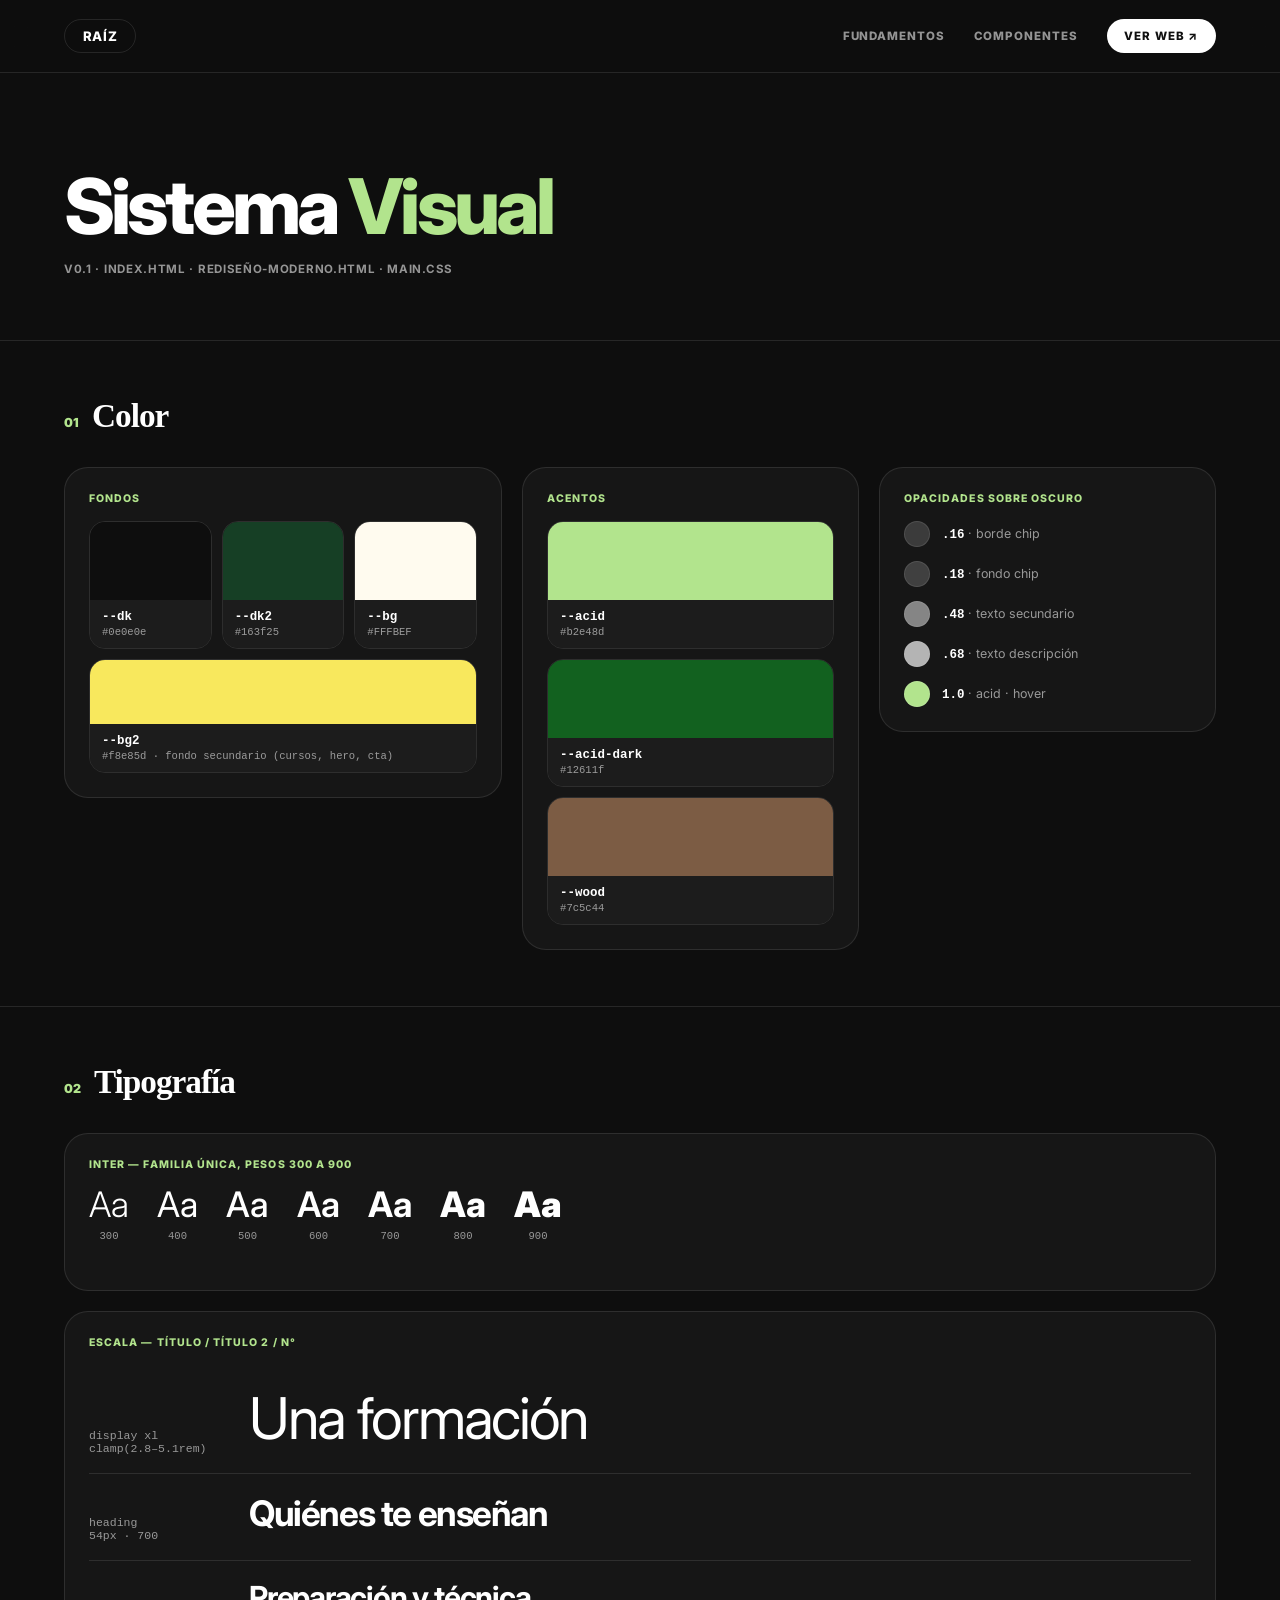
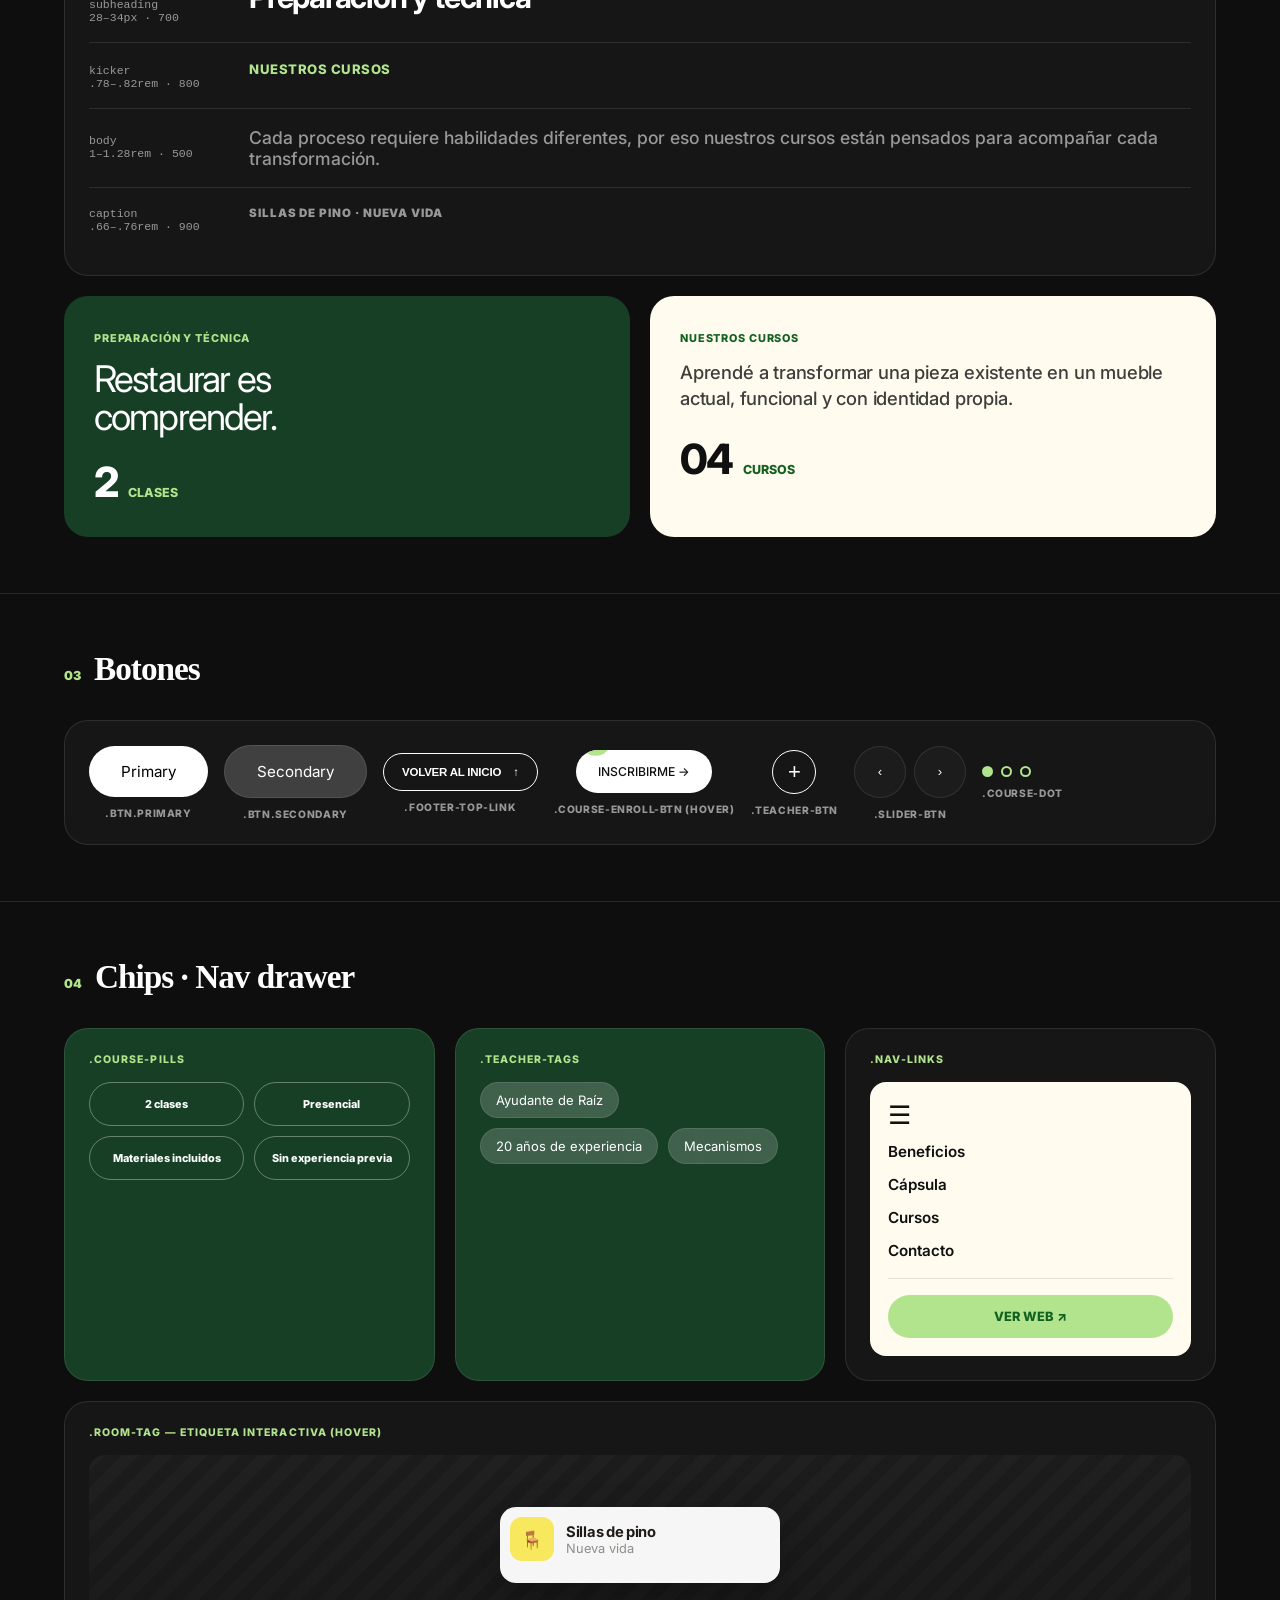
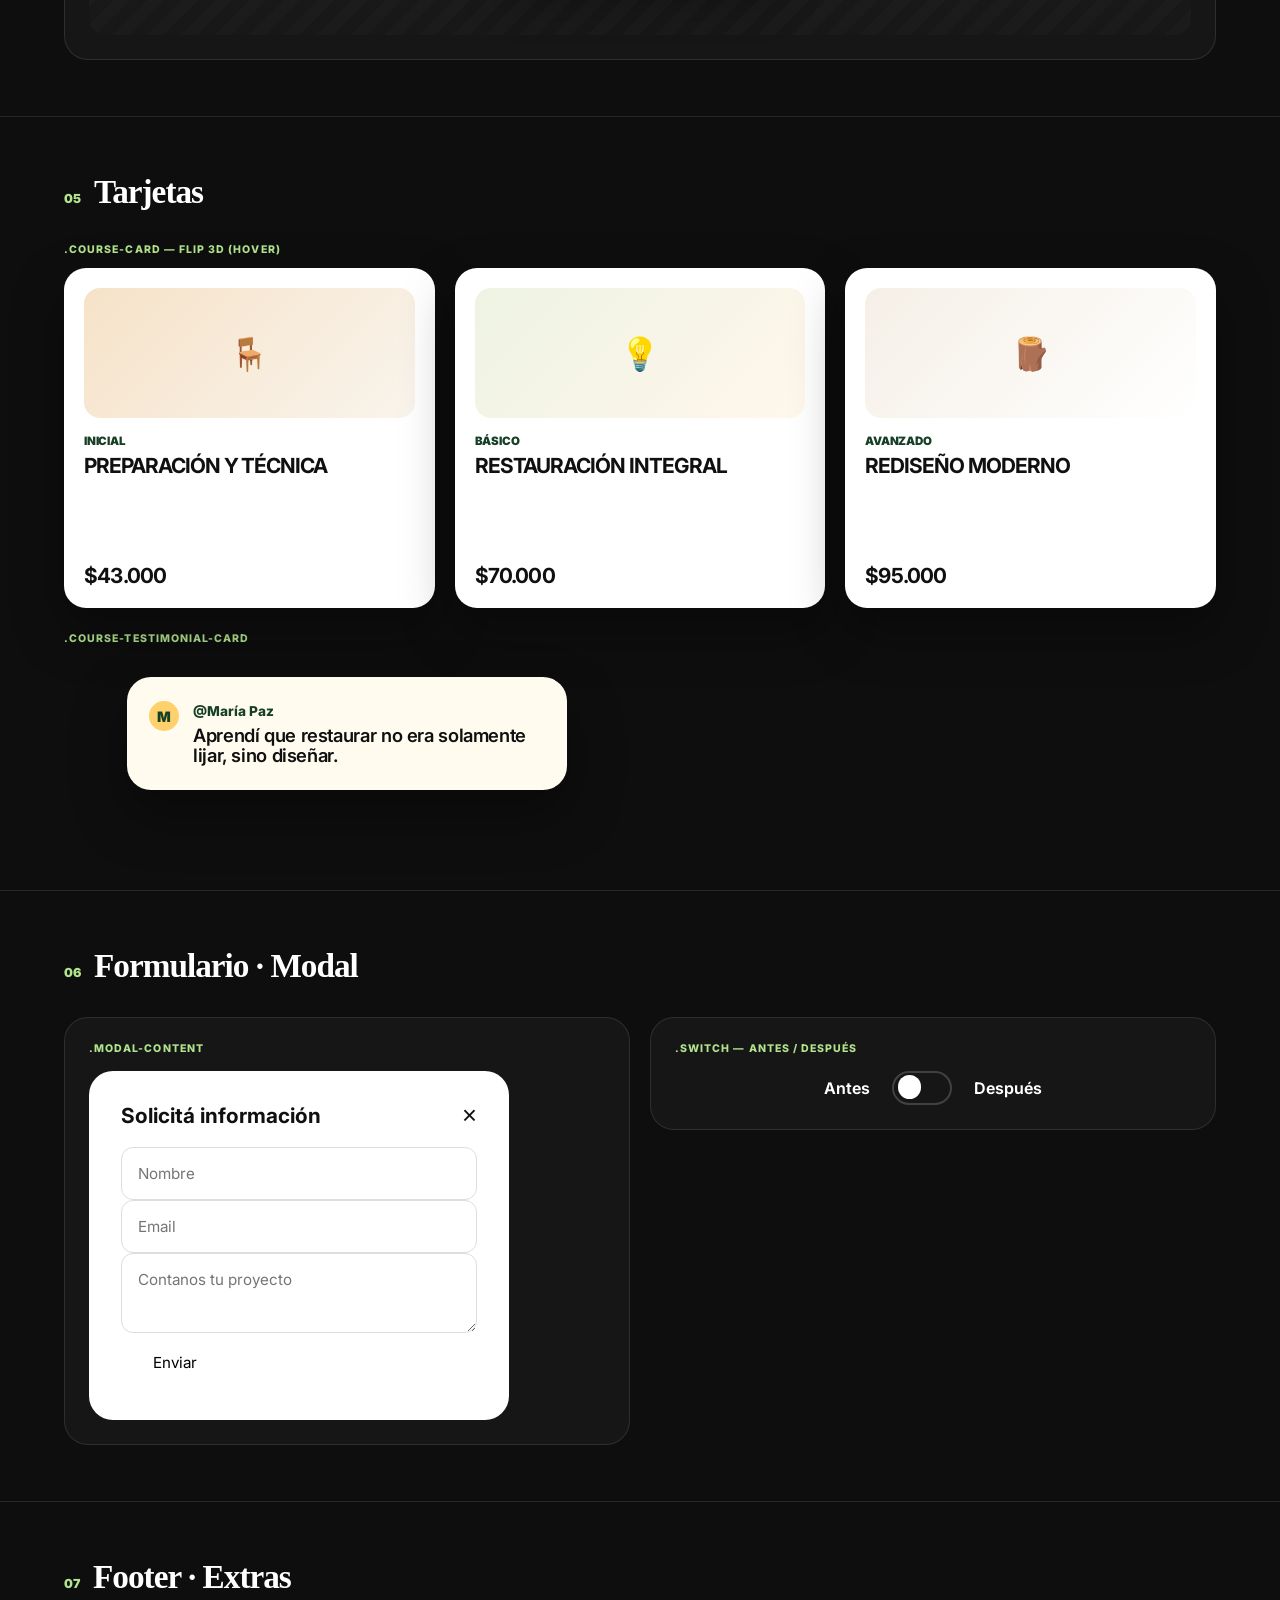
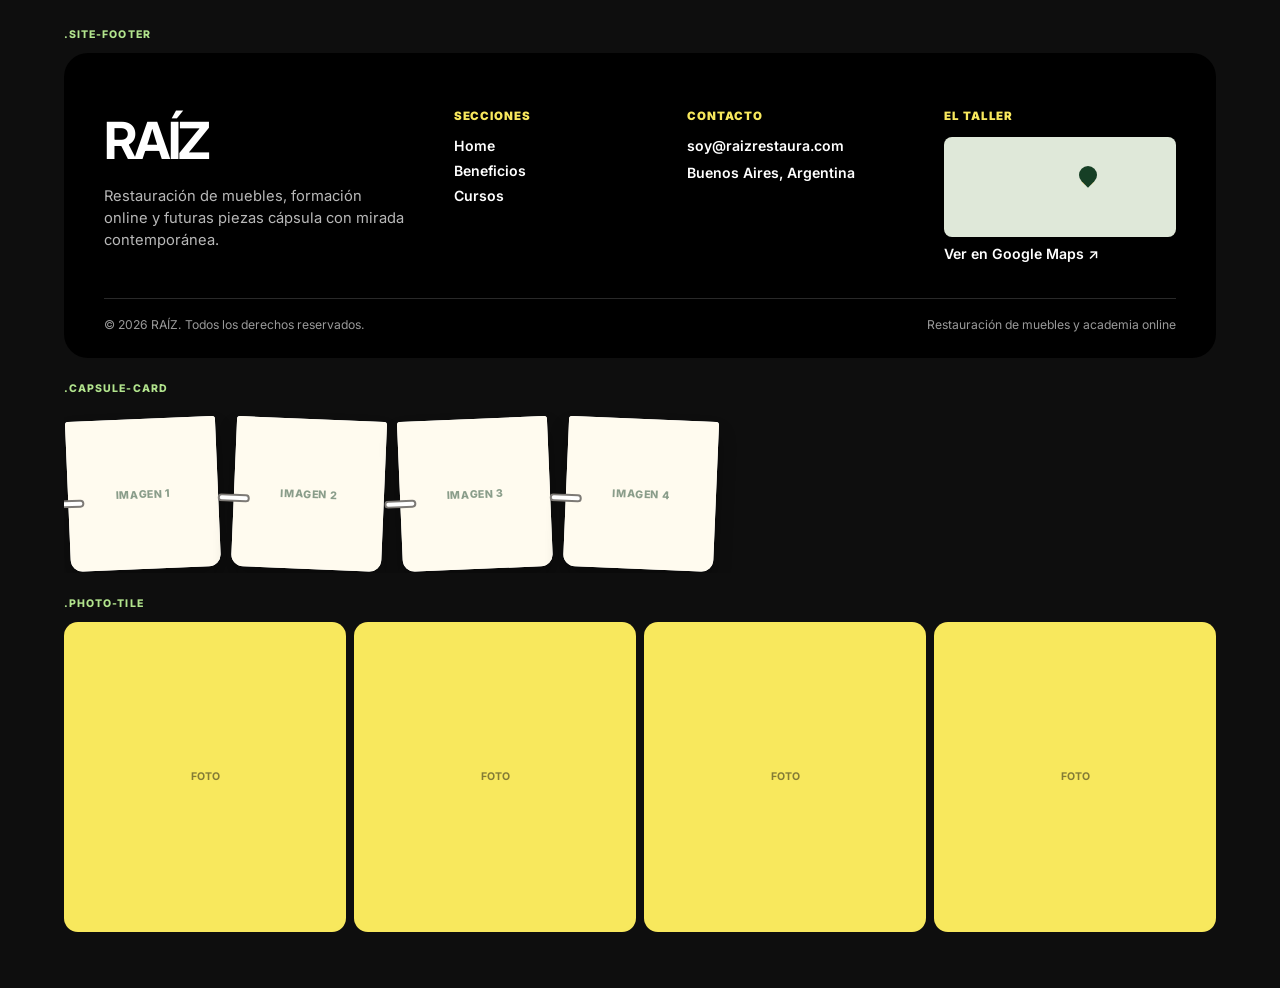
==== commit 1660d5d6: "Subida de archivos 2" ====
--- a/bibliotecaui.html
+++ b/bibliotecaui.html
@@ -50,6 +50,7 @@
     background:var(--dk);
     color:var(--white);
     -webkit-font-smoothing:antialiased;
+    overflow-x:hidden;
 }
 
 .container{
@@ -117,6 +118,24 @@
     display:inline-flex;
     align-items:center;
     gap:.4rem;
+    white-space:nowrap;
+}
+
+@media (max-width:640px){
+    .ui-header-inner{
+        height:auto;
+        min-height:64px;
+        flex-wrap:wrap;
+        gap:10px;
+        padding:12px 0;
+    }
+    .ui-nav{
+        gap:.9rem;
+        flex-wrap:wrap;
+        width:100%;
+        justify-content:flex-start;
+    }
+    .ui-nav a{font-size:.66rem;}
 }
 
 /* ========================================================
@@ -285,6 +304,16 @@
 
 @media (max-width:900px){
     .ui-color-grid{grid-template-columns:1fr;}
+}
+
+@media (max-width:480px){
+    .ui-swatch-row{grid-template-columns:1fr 1fr;}
+}
+
+@media (max-width:600px){
+    .ui-hero{padding:56px 0 36px;}
+    .ui-section{padding:36px 0;}
+    .ui-panel{padding:18px;}
 }
 
 /* ========================================================
@@ -1056,6 +1085,14 @@
     color:#101010;
 }
 
+@media (max-width:700px){
+    .ui-form-grid{grid-template-columns:1fr;}
+}
+
+@media (max-width:480px){
+    .modal-content{padding:1.4rem;}
+}
+
 .modal-content h3{
     margin-bottom:1.2rem;
     font-size:1.3rem;
@@ -1225,11 +1262,18 @@
     .ui-footer-grid{grid-template-columns:1fr 1fr;}
 }
 
+@media (max-width:480px){
+    .ui-footer-grid{grid-template-columns:1fr;}
+    .ui-footer-bottom{flex-direction:column;gap:6px;}
+}
+
 /* .capsule-card — carrusel con ganchos */
 .ui-capsule-row{
     display:flex;
     gap:16px;
     padding:12px 4px 4px;
+    overflow-x:auto;
+    -webkit-overflow-scrolling:touch;
 }
 
 .capsule-card{
